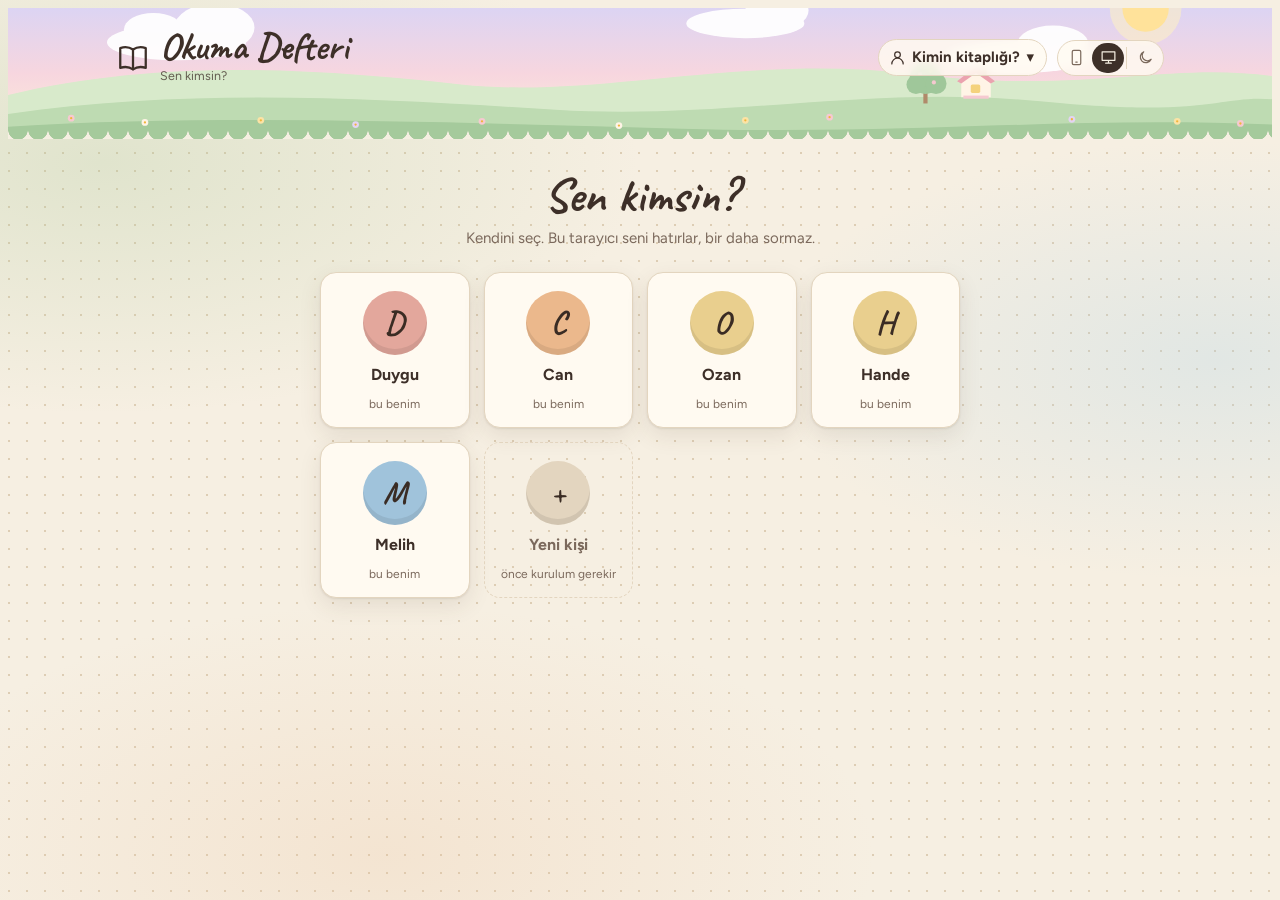
==== beta/index.html @ 25dc6314 "Beta: kod dosyalara bölündü; Sen kimsin ekranı, cozy oda, ev hayvanları Co-Authored-By: Claude Opus " ====
<!doctype html>
<html lang="tr">
<meta charset="utf-8">
<meta name="viewport" content="width=device-width,initial-scale=1,viewport-fit=cover">
<title>Okuma Defteri</title>
<meta name="claude:viewport-fit-sides" content="cover">
<link rel="preconnect" href="https://fonts.googleapis.com">
<link rel="preconnect" href="https://fonts.gstatic.com" crossorigin>
<link rel="stylesheet" href="https://fonts.googleapis.com/css2?family=Caveat:wght@500;700&family=Figtree:wght@400;500;600;700&family=Young+Serif&display=swap">
<link rel="stylesheet" href="css/app.css">
<link rel="stylesheet" href="css/ev.css">
<header class="top"><div class="scene" aria-hidden="true"><svg viewBox="0 0 1200 170" preserveAspectRatio="xMidYMax slice">
  <g class="sun"><circle cx="1080" cy="46" r="34" fill="#FFF3C4" opacity=".55"/><circle cx="1080" cy="46" r="22" fill="#FFE29A"/></g>
  <g class="stars" fill="#FFF6DA"><circle cx="80" cy="30" r="1.4"/><circle cx="210" cy="18" r="1"/><circle cx="330" cy="44" r="1.6"/><circle cx="470" cy="22" r="1.1"/><circle cx="610" cy="40" r="1.3"/><circle cx="760" cy="16" r="1"/><circle cx="880" cy="52" r="1.5"/><circle cx="1010" cy="26" r="1.2"/><circle cx="1130" cy="46" r="1"/><circle cx="540" cy="70" r="1"/><circle cx="1060" cy="80" r="1.3"/><circle cx="1040" cy="40" r="15" fill="#F6E3A8"/><circle cx="1047" cy="35" r="13" fill="var(--sky-1)"/></g>
  <path d="M-10 6 Q150 40 300 8 T610 8 T920 8 T1210 6" fill="none" stroke="#C9A98A" stroke-width="1.2" opacity=".8"/>
  <g opacity=".92"><path d="M40 14l9 18 9-16z" fill="#F6C9D0"/><path d="M110 26l9 18 9-17z" fill="#FBE3A6"/><path d="M180 30l9 18 9-18z" fill="#CFE6C2"/><path d="M250 18l9 18 9-16z" fill="#CFE0F4"/><path d="M350 16l9 18 9-17z" fill="#E3D4F2"/><path d="M420 26l9 18 9-18z" fill="#F6C9D0"/><path d="M490 24l9 18 9-17z" fill="#FBE3A6"/><path d="M560 14l9 18 9-15z" fill="#CFE6C2"/><path d="M660 16l9 18 9-17z" fill="#CFE0F4"/><path d="M730 26l9 18 9-18z" fill="#E3D4F2"/><path d="M800 24l9 18 9-17z" fill="#F6C9D0"/><path d="M870 14l9 18 9-15z" fill="#FBE3A6"/></g>
  <g fill="var(--cloud)" opacity=".95"><ellipse cx="160" cy="78" rx="66" ry="17"/><ellipse cx="196" cy="64" rx="38" ry="23"/><ellipse cx="138" cy="66" rx="28" ry="16"/><ellipse cx="700" cy="60" rx="56" ry="14"/><ellipse cx="730" cy="48" rx="30" ry="18"/><ellipse cx="960" cy="92" rx="70" ry="15"/><ellipse cx="992" cy="80" rx="34" ry="18"/></g>
  <path d="M0 128 C150 92 300 104 430 118 S700 88 860 108 1100 96 1200 110 V170 H0Z" fill="var(--hill-1)"/>
  <path d="M0 146 C180 120 360 132 520 142 S820 118 980 134 1150 128 1200 132 V170 H0Z" fill="var(--hill-2)"/>
  <g transform="translate(905 104)"><path d="M0 26 L0 10 L14 0 L28 10 L28 26Z" fill="#FFF4E6"/><path d="M-4 11 L14 -3 L32 11 L28 13 L14 3 L0 13Z" fill="#EBA3AF"/><rect x="9" y="14" width="9" height="8" rx="1.5" fill="var(--glow)"/><rect x="20" y="-2" width="4" height="8" fill="#C9A98A"/><path d="M2 26h24" stroke="#F6C9D0" stroke-width="3"/></g>
  <g transform="translate(860 96)"><rect x="9" y="22" width="4" height="18" fill="#B08A6A"/><circle cx="11" cy="16" r="15" fill="#9FC79A"/><circle cx="2" cy="22" r="9" fill="#9FC79A"/><circle cx="21" cy="21" r="10" fill="#9FC79A"/><circle cx="6" cy="12" r="2" fill="#F6C9D0"/><circle cx="16" cy="9" r="2" fill="#FBE3A6"/><circle cx="19" cy="20" r="2" fill="#F6C9D0"/></g>
  <path d="M0 158 C200 146 420 154 640 160 S1000 148 1200 156 V170 H0Z" fill="var(--hill-3)"/>
  <g><circle cx="60" cy="150" r="3.2" fill="#F6C9D0"/><circle cx="60" cy="150" r="1.1" fill="#F2B53A"/><circle cx="130" cy="154" r="3.2" fill="#FFF4E6"/><circle cx="130" cy="154" r="1.1" fill="#F2B53A"/><circle cx="240" cy="152" r="3.2" fill="#FBE3A6"/><circle cx="240" cy="152" r="1.1" fill="#F2B53A"/><circle cx="330" cy="156" r="3.2" fill="#E3D4F2"/><circle cx="330" cy="156" r="1.1" fill="#F2B53A"/><circle cx="450" cy="153" r="3.2" fill="#F6C9D0"/><circle cx="450" cy="153" r="1.1" fill="#F2B53A"/><circle cx="580" cy="157" r="3.2" fill="#FFF4E6"/><circle cx="580" cy="157" r="1.1" fill="#F2B53A"/><circle cx="700" cy="152" r="3.2" fill="#FBE3A6"/><circle cx="700" cy="152" r="1.1" fill="#F2B53A"/><circle cx="780" cy="149" r="3.2" fill="#F6C9D0"/><circle cx="780" cy="149" r="1.1" fill="#F2B53A"/><circle cx="1010" cy="151" r="3.2" fill="#E3D4F2"/><circle cx="1010" cy="151" r="1.1" fill="#F2B53A"/><circle cx="1110" cy="153" r="3.2" fill="#FBE3A6"/><circle cx="1110" cy="153" r="1.1" fill="#F2B53A"/><circle cx="1170" cy="155" r="3.2" fill="#F6C9D0"/><circle cx="1170" cy="155" r="1.1" fill="#F2B53A"/></g>
</svg></div><div class="wrap top-in">
  <div class="brand">
    <svg viewBox="0 0 24 24" fill="none" stroke="currentColor" stroke-width="1.6" stroke-linecap="round" stroke-linejoin="round" aria-hidden="true"><path d="M3 5c3-1 6-1 9 1 3-2 6-2 9-1v14c-3-1-6-1-9 1-3-2-6-2-9-1z"/><path d="M12 6v14"/></svg>
    <div><h1>Okuma Defteri</h1><p class="sub" id="sync">Yükleniyor…</p></div>
  </div>
  <div class="top-actions">
    <button class="homebtn" id="homebtn" data-act="go-home" aria-label="Eve dön"><svg viewBox="0 0 24 24" fill="none" stroke="currentColor" stroke-width="2" stroke-linecap="round" stroke-linejoin="round" aria-hidden="true"><path d="M3 11l9-8 9 8M5 10v10h14V10M10 20v-6h4v6"/></svg><span>Ev</span></button>
    <button class="who" id="who" data-act="people" aria-label="Kimin kitaplığı?"></button>
    <div class="viewsel" id="viewsel" role="group" aria-label="Görünüm"></div>
    <div class="yearsel" aria-label="Yıl seç"><button data-act="year" data-d="-1" aria-label="Önceki yıl">‹</button><span id="yr"></span><button data-act="year" data-d="1" aria-label="Sonraki yıl">›</button></div>
    <button class="btn primary" data-act="add" id="btn-add"><svg viewBox="0 0 24 24" fill="none" stroke="currentColor" stroke-width="2.2" stroke-linecap="round"><path d="M12 5v14M5 12h14"/></svg><span class="add-txt">Kitap ekle</span></button>
  </div>
</div></header>
<nav class="tabs" aria-label="Bölümler"><div class="wrap tabs-in" id="tabs"></div></nav>
<main class="wrap" id="view"></main>
<div class="overlay" id="overlay" hidden><div class="sheet" id="sheet" role="dialog" aria-modal="true"></div></div>
<div id="toast" hidden></div>
<script src="js/app.js"></script>
<script src="js/ev.js"></script>
<script src="js/main.js"></script>
---- beta/css/app.css ----
/* Layout: a painted reading nook — a watercolour sky-and-hills header (night sky in dark mode), a dotted journal page, wooden shelves with plants and trinkets between topics, covers and postage stamps. */
:root{
  --paper:#F6EFE2; --sheet:#FFFAF1; --ink:#3D2F28; --ink-2:#7B695C; --line:#E3D5BF; --dot:#DDCDB4;
  --accent:#4E7A58; --accent-ink:#FFFAF1; --accent-soft:#E3ECD8;
  --wood:#BC8A58; --wood-2:#8B5B35; --wood-3:#D4A877; --postmark:#B5533C; --gold:#D6A13F; --on-pastel:#3A2C24;
  --sky-1:#DCD4F3; --sky-mid:#F7D6DF; --sky-2:#FCEBD9; --cloud:#FFFFFF; --hill-1:#D8EACB; --hill-2:#BEDBB2; --hill-3:#A5CA9C; --star-op:0; --sun-op:1; --glow:#F4D27C; --rose-pill:#F6C9D0; --rose-pill-2:#EDB2BC;
  --wash-1:rgba(167,199,150,.28); --wash-2:rgba(166,208,234,.26); --wash-3:rgba(236,190,150,.22);
  --shadow:0 1px 2px rgba(80,55,35,.10),0 8px 22px rgba(80,55,35,.10);
  --f-display:"Young Serif",Georgia,"Times New Roman",serif;
  --f-hand:"Caveat","Segoe Print","Bradley Hand",cursive;
  --f-body:"Figtree",system-ui,-apple-system,"Segoe UI",Roboto,sans-serif;
}
@media (prefers-color-scheme: dark){:root:not([data-theme="light"]){
  --paper:#1A2030; --sheet:#232A3C; --ink:#F2E7D3; --ink-2:#B6AA96; --line:#363E54; --dot:#2D3548;
  --accent:#A9D09C; --accent-ink:#18211C; --accent-soft:#2A3A33;
  --wood:#80583A; --wood-2:#573922; --wood-3:#9A6E48; --postmark:#E58C70; --gold:#EBC56A;
  --sky-1:#25234A; --sky-mid:#3A3266; --sky-2:#5A4772; --cloud:#4B4A7A; --hill-1:#3E5C58; --hill-2:#33504B; --hill-3:#2A443F; --star-op:1; --sun-op:0; --glow:#F6C863; --rose-pill:#6E4A63; --rose-pill-2:#82566F;
  --wash-1:rgba(120,160,130,.10); --wash-2:rgba(110,130,200,.12); --wash-3:rgba(240,190,110,.07);
  --shadow:0 1px 2px rgba(0,0,0,.3),0 8px 24px rgba(0,0,0,.35); color-scheme:dark;
}}
:root[data-theme="dark"]{
  --paper:#1A2030; --sheet:#232A3C; --ink:#F2E7D3; --ink-2:#B6AA96; --line:#363E54; --dot:#2D3548;
  --accent:#A9D09C; --accent-ink:#18211C; --accent-soft:#2A3A33;
  --wood:#80583A; --wood-2:#573922; --wood-3:#9A6E48; --postmark:#E58C70; --gold:#EBC56A;
  --sky-1:#25234A; --sky-mid:#3A3266; --sky-2:#5A4772; --cloud:#4B4A7A; --hill-1:#3E5C58; --hill-2:#33504B; --hill-3:#2A443F; --star-op:1; --sun-op:0; --glow:#F6C863; --rose-pill:#6E4A63; --rose-pill-2:#82566F;
  --wash-1:rgba(120,160,130,.10); --wash-2:rgba(110,130,200,.12); --wash-3:rgba(240,190,110,.07);
  --shadow:0 1px 2px rgba(0,0,0,.3),0 8px 24px rgba(0,0,0,.35); color-scheme:dark;
}
*{box-sizing:border-box}
[hidden]{display:none!important}
body{background:radial-gradient(ellipse 60% 40% at 8% 18%,var(--wash-1),transparent 70%),radial-gradient(ellipse 50% 35% at 95% 40%,var(--wash-2),transparent 70%),radial-gradient(ellipse 55% 40% at 30% 95%,var(--wash-3),transparent 70%),radial-gradient(var(--dot) 1px,transparent 1.3px) 0 0/18px 18px,var(--paper);background-attachment:fixed;color:var(--ink);font-family:var(--f-body);font-size:15px;line-height:1.5}
/* painted header scene */
.top{position:relative;overflow:hidden;background:linear-gradient(to bottom,var(--sky-1),var(--sky-mid) 50%,var(--sky-2) 92%)}
.top::after{content:"";position:absolute;left:0;right:0;bottom:-1px;height:10px;background:radial-gradient(circle at 10px 0,transparent 9.5px,var(--paper) 10px) 0 0/20px 10px repeat-x;z-index:2}
.scene .sun{opacity:var(--sun-op)}
.top #btn-add{background:var(--rose-pill);border-color:var(--rose-pill-2);color:var(--ink)}
.top .who,.top .viewsel,.top .yearsel{background:color-mix(in srgb,var(--sheet) 82%,transparent);backdrop-filter:blur(4px)}
.scene{position:absolute;inset:0;pointer-events:none}
.scene svg{position:absolute;left:0;bottom:0;width:100%;height:100%}
.scene .stars{opacity:var(--star-op)}
.top .wrap{position:relative}
.top-in{padding-block:22px 54px!important}
.brand h1{font-family:var(--f-hand)!important;font-weight:700!important;font-size:2.4rem!important;line-height:.9!important}
.brand svg{color:var(--ink)!important}
.sub{color:var(--ink)!important;opacity:.75}
button,input,select,textarea{font:inherit;color:inherit}
button{cursor:pointer}
:focus-visible{outline:2px solid var(--accent);outline-offset:2px}
.wrap{max-width:1080px;margin:0 auto;padding-left:max(16px,env(safe-area-inset-left,0px));padding-right:max(16px,env(safe-area-inset-right,0px))}
h1,h2,h3{text-wrap:balance;margin:0}

/* header */
.top-in{display:flex;align-items:center;justify-content:space-between;gap:12px;padding-block:18px 10px;flex-wrap:wrap}
.brand{display:flex;align-items:center;gap:10px;min-width:0}
.brand svg{width:34px;height:34px;color:var(--accent);flex:none}
.brand h1{font-family:var(--f-display);font-weight:400;font-size:1.45rem;line-height:1.1}
.sub{margin:2px 0 0;font-size:.78rem;color:var(--ink-2)}
.top-actions{display:flex;align-items:center;gap:10px}
.yearsel{display:flex;align-items:center;background:var(--sheet);border:1px solid var(--line);border-radius:999px;padding:2px}
.yearsel button{border:0;background:none;width:30px;height:30px;border-radius:50%;font-size:1.1rem;color:var(--ink-2)}
.yearsel button:hover{background:var(--accent-soft);color:var(--ink)}
.yearsel span{font-variant-numeric:tabular-nums;font-weight:600;min-width:3.2em;text-align:center}
.btn{border:1px solid var(--line);background:var(--sheet);border-radius:10px;padding:8px 14px;font-weight:600;display:inline-flex;align-items:center;gap:6px;line-height:1.2}
.btn:hover{border-color:var(--ink-2)}
.btn.primary{background:var(--accent);border-color:var(--accent);color:var(--accent-ink)}
.btn.primary:hover{filter:brightness(1.08)}
.btn.ghost{background:transparent}
.btn.danger{color:var(--postmark)}
.btn:disabled{opacity:.55;cursor:default}
.btn svg{width:18px;height:18px}

/* tabs */
.tabs{position:sticky;top:env(safe-area-inset-top,0px);z-index:20;background:color-mix(in srgb,var(--paper) 92%,transparent);backdrop-filter:blur(6px);border-bottom:1px solid var(--line)}
.tabs-in{display:flex;gap:4px;overflow-x:auto;scrollbar-width:none}
.tab{border:0;background:none;padding:10px 12px;display:flex;align-items:center;gap:7px;color:var(--ink-2);font-weight:600;border-bottom:2px solid transparent;white-space:nowrap}
.tab svg{width:19px;height:19px}
.tab[aria-current="page"]{color:var(--ink);border-bottom-color:transparent;background:var(--rose-pill);border-radius:999px}
.tabs-in{padding-block:6px}
.tab{border-radius:999px;padding:7px 14px}
.tab:hover{color:var(--ink)}
main{padding-block:22px 60px}

/* section headings */
.head{display:flex;align-items:flex-end;justify-content:space-between;gap:12px;flex-wrap:wrap;margin-bottom:16px}
.hand{font-family:var(--f-hand);font-weight:700;font-size:2.4rem;line-height:1;color:var(--ink)}
.hand small{font-family:var(--f-body);font-size:.85rem;font-weight:500;color:var(--ink-2);margin-left:8px}
.chips{display:flex;gap:6px;flex-wrap:wrap}
.chip{border:1px solid var(--line);background:var(--sheet);border-radius:999px;padding:5px 12px;font-size:.85rem;font-weight:600;color:var(--ink-2);display:inline-flex;align-items:center;gap:5px}
.chip svg{width:15px;height:15px}
.chip[aria-pressed="true"]{background:var(--ink);color:var(--paper);border-color:var(--ink)}
.banner{background:var(--accent-soft);border:1px dashed var(--accent);border-radius:12px;padding:10px 14px;margin-bottom:18px;display:flex;gap:10px;align-items:center;justify-content:space-between;flex-wrap:wrap;font-size:.9rem}
.banner b{font-weight:700}
.empty{border:1.5px dashed var(--line);border-radius:14px;padding:26px;text-align:center;color:var(--ink-2);background:var(--sheet)}
.muted{color:var(--ink-2)}
.panel{background:var(--sheet);border:1px solid var(--line);border-radius:16px;padding:18px}

/* covers */
.cover{position:relative;aspect-ratio:2/3;width:100%;max-width:100%;border-radius:3px 6px 6px 3px;overflow:hidden;box-shadow:var(--shadow);background:var(--line)}
.cover img{width:100%;height:100%;object-fit:cover;display:block}
.cover.gen{background:linear-gradient(90deg,rgba(0,0,0,.12),transparent 8%),var(--c);color:var(--cink,var(--on-pastel));box-shadow:var(--shadow),inset 0 0 0 1px rgba(60,40,25,.10);display:flex;flex-direction:column;justify-content:space-between;padding:12% 10% 10%;container-type:inline-size}
.cover.gen::before{content:"";position:absolute;left:5%;top:0;bottom:0;width:2px;background:rgba(0,0,0,.08)}
.cv-band{position:absolute;left:0;right:0;top:58%;height:7%;background:rgba(255,255,255,.45)}
.cv-title{font-family:var(--f-display);font-size:clamp(10px,15cqi,22px);line-height:1.1;position:relative;overflow-wrap:anywhere;display:-webkit-box;-webkit-line-clamp:5;-webkit-box-orient:vertical;overflow:hidden}
.cv-author{font-size:clamp(8px,9cqi,13px);font-weight:600;letter-spacing:.04em;text-transform:uppercase;position:relative;opacity:.8}
.stars{--r:0;display:inline-block;letter-spacing:1px;font-size:.95rem;line-height:1;background:linear-gradient(90deg,var(--gold) calc(var(--r) / 5 * 100%),var(--line) 0);-webkit-background-clip:text;background-clip:text;color:transparent}
.month{margin-bottom:26px}
.month-h{display:flex;align-items:baseline;gap:10px;border-bottom:1.5px solid var(--ink);padding-bottom:4px;margin-bottom:14px}
.month-h h3{font-family:var(--f-display);font-weight:400;font-size:1.15rem;text-transform:uppercase;letter-spacing:.08em}
.month-h span{font-family:var(--f-hand);font-size:1.25rem;color:var(--ink-2)}
.cgrid{display:grid;grid-template-columns:repeat(auto-fill,minmax(112px,1fr));gap:18px 14px}
.citem{border:0;background:none;padding:0;text-align:center;display:flex;flex-direction:column;gap:6px;align-items:center;min-width:0}
.citem .cover{transition:transform .15s}
.citem:hover .cover{transform:translateY(-3px) rotate(-1deg)}
.citem .t{font-size:.78rem;color:var(--ink-2);line-height:1.25;max-width:100%;overflow:hidden;text-overflow:ellipsis;white-space:nowrap}
.fmt-dot{display:inline-flex;vertical-align:-3px;color:var(--ink-2)}
.fmt-dot svg{width:15px;height:15px}
.reading-row{display:flex;gap:14px;overflow-x:auto;padding-bottom:6px;margin-bottom:26px}
.reading-row .citem{width:96px;flex:none}
.ribbon{position:absolute;right:12%;top:-2px;width:12px;height:26px;background:var(--postmark);clip-path:polygon(0 0,100% 0,100% 100%,50% 75%,0 100%);z-index:2}

/* shelf */
.legend{display:flex;gap:14px;flex-wrap:wrap;font-size:.85rem;color:var(--ink-2)}
.legend i{display:inline-block;width:12px;height:18px;border-radius:2px;vertical-align:-4px;margin-right:5px}
.shelf{position:relative;display:flex;flex-wrap:wrap;align-items:flex-end;padding:18px 16px 0;border:10px solid var(--wood-2);border-bottom-width:0;border-radius:14px 14px 4px 4px;
  background:repeating-linear-gradient(to bottom,transparent 0 176px,var(--wood-3) 176px 178px,var(--wood) 178px 187px,var(--wood-2) 187px 190px) 0 18px,
  linear-gradient(to bottom,color-mix(in srgb,var(--wood) 22%,var(--paper)),color-mix(in srgb,var(--wood) 12%,var(--paper)));
  box-shadow:var(--shadow),inset 0 10px 18px -12px rgba(60,35,15,.35)}
.ivy{position:absolute;top:-14px;width:130px;height:170px;pointer-events:none;z-index:3}
.ivy-l{left:-14px}.ivy-r{right:-14px;transform:scaleX(-1)}
.slot{height:190px;padding-bottom:14px;display:flex;align-items:flex-end;position:relative;z-index:1}
.spine{border:0;padding:8px 0;margin-right:2px;border-radius:3px 3px 1px 1px;display:flex;align-items:center;justify-content:center;position:relative;transition:transform .15s;color:var(--cink,var(--on-pastel));
  background:linear-gradient(to top,transparent 12px,rgba(70,45,25,.28) 12px 14px,transparent 14px),linear-gradient(90deg,rgba(60,35,20,.16),rgba(255,255,255,.18) 18%,transparent 42%,transparent 76%,rgba(60,35,20,.16)),var(--c);
  box-shadow:0 1px 0 rgba(60,35,20,.2)}
.spine:hover{transform:translateY(-6px)}
.spine .st{writing-mode:vertical-rl;transform:rotate(180deg);font-family:var(--f-hand);font-weight:700;font-size:16px;line-height:1;max-height:100%;overflow:hidden;text-overflow:ellipsis;white-space:nowrap}
.spine::after{content:"";position:absolute;left:3px;right:3px;top:9px;height:2px;background:rgba(0,0,0,.14);border-radius:1px}
.spine.unread{background:var(--sheet);color:var(--ink-2);box-shadow:inset 0 0 0 1.5px var(--ink-2)}
.spine.unread::after{background:var(--line)}
.spine.reading::before{content:"";position:absolute;bottom:-8px;left:50%;width:6px;height:16px;margin-left:-3px;background:var(--postmark);clip-path:polygon(0 0,100% 0,100% 100%,50% 70%,0 100%)}
.bookend{display:flex;flex-direction:column;align-items:center;justify-content:space-between;width:84px;height:100%;margin:0 8px;padding-top:6px}
.slot:first-child .bookend{margin-left:0}
.tag{position:relative;font-family:var(--f-hand);font-weight:700;font-size:1.08rem;line-height:1;text-align:center;color:var(--ink);background:var(--sheet);padding:6px 8px 5px;border-radius:3px 3px 10px 10px;box-shadow:var(--shadow);transform:rotate(-4deg);max-width:84px;overflow-wrap:anywhere;border:1px solid var(--line)}
.tag::before{content:"";position:absolute;left:50%;top:-6px;width:7px;height:7px;margin-left:-3.5px;border-radius:50%;background:var(--wood-2);box-shadow:0 0 0 2px var(--sheet)}
.bookend .dec{width:62px;height:82px;flex:none}
.shelf-stats{display:flex;gap:18px;flex-wrap:wrap;margin:14px 0 4px;font-size:.88rem;color:var(--ink-2)}
.shelf-stats b{color:var(--ink);font-variant-numeric:tabular-nums}

/* reviews */
.rgrid{display:grid;grid-template-columns:repeat(auto-fill,minmax(min(100%,430px),1fr));gap:16px}
.rcard{background:var(--sheet);border:1px solid var(--line);border-radius:14px;padding:16px;display:grid;grid-template-columns:96px 1fr;gap:16px;text-align:left;width:100%;min-width:0}
.rcard:hover{border-color:var(--ink-2)}
.rlabel{display:inline-block;background:var(--ink);color:var(--paper);font-size:.68rem;letter-spacing:.14em;font-weight:700;padding:3px 8px;border-radius:3px;margin-bottom:8px}
.rcard h3{font-family:var(--f-display);font-weight:400;font-size:1.08rem;line-height:1.2}
.rmeta{font-size:.82rem;color:var(--ink-2);margin:3px 0 6px;display:flex;gap:6px 12px;flex-wrap:wrap;align-items:center}
.rtext{font-family:var(--f-hand);font-size:1.3rem;line-height:1.2;margin:8px 0 0;overflow-wrap:anywhere;border-top:1px dashed var(--line);padding-top:8px}
.rtext.none{color:var(--ink-2);font-size:1.1rem}

/* TBR */
.tbr-add{display:flex;gap:8px;margin-bottom:18px}
.tbr-add input{flex:1;min-width:0}
.tlist{list-style:none;margin:0;padding:0;display:grid;gap:4px}
.trow{display:flex;align-items:center;gap:10px;background:color-mix(in srgb,var(--c) 55%,var(--sheet));border-radius:4px;padding:6px 8px 6px 10px;min-width:0}
.trow .chk{width:22px;height:22px;border-radius:50%;border:2px solid var(--ink);background:var(--sheet);flex:none;padding:0}
.trow .chk:hover{background:var(--gold)}
.trow .tt{flex:1;min-width:0;border:0;background:none;text-align:left;padding:2px 0;font-family:var(--f-hand);font-size:1.35rem;line-height:1.1;color:var(--ink)}
.trow .tt small{font-family:var(--f-body);font-size:.75rem;color:var(--ink-2);margin-left:6px}
.trow .mini{border:1px solid color-mix(in srgb,var(--ink) 25%,transparent);background:var(--sheet);border-radius:999px;font-size:.75rem;font-weight:600;padding:3px 9px;white-space:nowrap}
.tsec{margin-top:28px}
.tsec h3{font-family:var(--f-display);font-weight:400;font-size:1.1rem;margin-bottom:10px}

/* challenge + stamps */
.ch{display:grid;grid-template-columns:minmax(0,1.3fr) minmax(0,1fr);gap:16px;margin-bottom:26px}
.goal-num{font-family:var(--f-display);font-size:2.8rem;line-height:1}
.goal-num small{font-size:1.1rem;color:var(--ink-2)}
.bar{height:14px;border-radius:999px;background:var(--accent-soft);border:1px solid var(--line);overflow:hidden;margin:12px 0 8px}
.bar i{display:block;height:100%;background:repeating-linear-gradient(-45deg,var(--accent) 0 8px,color-mix(in srgb,var(--accent) 80%,var(--sheet)) 8px 16px);border-radius:999px}
.pace{font-weight:600}
.pace.ok{color:#2E8B57}.pace.behind{color:var(--postmark)}
.goal-edit{display:flex;align-items:center;gap:8px;margin-top:10px;font-size:.88rem;color:var(--ink-2)}
.goal-edit input{width:72px}
.stats{display:grid;grid-template-columns:1fr 1fr;gap:12px}
.stat .k{font-size:.72rem;letter-spacing:.1em;text-transform:uppercase;color:var(--ink-2);font-weight:700}
.stat .v{font-family:var(--f-display);font-size:1.5rem;font-variant-numeric:tabular-nums;line-height:1.2}
.fmts{display:flex;gap:12px;font-variant-numeric:tabular-nums}
.fmts span{display:inline-flex;align-items:center;gap:4px;font-weight:600}
.fmts svg{width:17px;height:17px;color:var(--ink-2)}
.sgrid{display:grid;grid-template-columns:repeat(auto-fill,minmax(118px,1fr));gap:14px}
.stamp{--c:#E8A5B0;position:relative;padding:6px;background:var(--sheet);border:0;text-align:center;
  -webkit-mask:radial-gradient(circle 3.2px,#0000 96%,#000) -4px -4px/8px 8px round,linear-gradient(#000 0 0) content-box;
  mask:radial-gradient(circle 3.2px,#0000 96%,#000) -4px -4px/8px 8px round,linear-gradient(#000 0 0) content-box;
  filter:drop-shadow(0 1px 1px rgba(0,0,0,.12))}
.stamp-in{background:var(--c);color:var(--on-pastel);height:100%;min-height:150px;padding:12px 8px 10px;display:flex;flex-direction:column;align-items:center;gap:4px;outline:1.5px solid rgba(31,36,51,.35);outline-offset:-5px}
.stamp-in svg{width:38px;height:38px;margin:4px 0 2px}
.stamp .nm{font-family:var(--f-display);font-size:.92rem;line-height:1.1}
.stamp .ds{font-size:.7rem;line-height:1.25;opacity:.85}
.stamp .pr{font-size:.7rem;font-weight:700;margin-top:auto;font-variant-numeric:tabular-nums}
.stamp.locked .stamp-in{background:var(--paper);color:var(--ink-2);outline-color:var(--line)}
.stamp.locked svg{opacity:.45}
.pm{position:absolute;right:2px;top:4px;width:54px;height:54px;border:2px solid var(--postmark);border-radius:50%;color:var(--postmark);font-size:.55rem;font-weight:700;letter-spacing:.06em;display:flex;align-items:center;justify-content:center;text-align:center;line-height:1.1;transform:rotate(-16deg);opacity:.85;background:repeating-linear-gradient(0deg,transparent 0 7px,color-mix(in srgb,var(--postmark) 25%,transparent) 7px 8px)}
.mstamp .stamp-in{min-height:118px}
.mstamp .mn{font-family:var(--f-hand);font-weight:700;font-size:1.9rem;line-height:1;margin-top:8px}
.sec-h{display:flex;align-items:baseline;justify-content:space-between;gap:10px;margin:8px 0 14px}
.sec-h h3{font-family:var(--f-display);font-weight:400;font-size:1.2rem}
.sec-h span{font-size:.85rem;color:var(--ink-2);font-variant-numeric:tabular-nums}

/* bingo */
.bingo-wrap{max-width:620px}
.bgrid{display:grid;grid-template-columns:repeat(5,minmax(0,1fr));border:2px solid var(--ink);background:var(--sheet)}
.bcell{aspect-ratio:1;border:0;border-right:1px solid var(--ink);border-bottom:1px solid var(--ink);background:none;padding:4px;display:flex;flex-direction:column;align-items:center;justify-content:center;gap:2px;font-family:var(--f-hand);font-size:clamp(.82rem,2.6vw,1.12rem);line-height:1.05;text-transform:uppercase;position:relative;overflow:hidden;min-width:0}
.bcell:nth-child(5n){border-right:0}
.bcell:nth-child(n+21){border-bottom:0}
.bcell:hover{background:var(--accent-soft)}
.bcell.done{background:color-mix(in srgb,var(--c) 38%,var(--sheet));color:var(--ink)}
.bcell.free{background:var(--ink);color:var(--paper);font-size:clamp(1rem,3.4vw,1.5rem)}
.bcell .bk{font-family:var(--f-body);text-transform:none;font-size:clamp(.55rem,1.6vw,.7rem);font-weight:600;opacity:.8;max-width:100%;overflow:hidden;text-overflow:ellipsis;white-space:nowrap}
.bcell.line::after{content:"";position:absolute;inset:3px;border:2px solid var(--postmark);border-radius:50%;opacity:.55;transform:rotate(-8deg)}
.bingo-title{font-family:var(--f-hand);font-weight:700;font-size:3rem;line-height:1;text-align:center;margin-bottom:10px}
.bingo-title span{color:var(--postmark)}
.bstat{display:flex;justify-content:space-between;gap:10px;flex-wrap:wrap;margin:12px 0 0;font-size:.9rem;color:var(--ink-2)}

/* sheet (editor) */
.overlay{position:fixed;inset:0;background:rgba(15,18,28,.45);z-index:50;display:flex;align-items:center;justify-content:center;padding:max(16px,env(safe-area-inset-top,0px)) max(16px,env(safe-area-inset-right,0px)) max(16px,env(safe-area-inset-bottom,0px)) max(16px,env(safe-area-inset-left,0px))}
.sheet{background:var(--sheet);border-radius:18px;width:min(680px,100%);max-height:100%;overflow:auto;box-shadow:0 20px 60px rgba(0,0,0,.3)}
.sheet-h{display:flex;justify-content:space-between;align-items:center;padding:16px 18px 6px;position:sticky;top:0;background:var(--sheet);z-index:2}
.sheet-h h2{font-family:var(--f-hand);font-size:2rem;font-weight:700;line-height:1}
.x{border:0;background:var(--accent-soft);width:34px;height:34px;border-radius:50%;font-size:1.2rem}
.sheet-b{padding:8px 18px 18px;display:grid;gap:14px}
.ed-top{display:grid;grid-template-columns:120px minmax(0,1fr);gap:16px;align-items:start}
.ed-cover{display:grid;gap:8px}
.swatches{display:flex;flex-wrap:wrap;gap:5px}
.sw{width:20px;height:20px;border-radius:50%;border:2px solid transparent;background:var(--c);padding:0}
.sw[aria-pressed="true"]{border-color:var(--ink)}
.field{display:grid;gap:4px;min-width:0}
.field label,.lbl{font-size:.72rem;letter-spacing:.08em;text-transform:uppercase;font-weight:700;color:var(--ink-2)}
input[type=text],input[type=number],input[type=date],textarea,select{width:100%;border:1px solid var(--line);background:var(--paper);border-radius:9px;padding:8px 10px;min-width:0}
textarea{resize:vertical;min-height:80px}
#f-review{font-family:var(--f-hand);font-size:1.3rem;line-height:1.2}
.row{display:grid;grid-template-columns:repeat(auto-fit,minmax(120px,1fr));gap:10px}
.title-row{display:flex;gap:8px}
.title-row input{flex:1}
.seg{display:flex;gap:6px;flex-wrap:wrap}
.seg button{border:1px solid var(--line);background:var(--paper);border-radius:10px;padding:8px 12px;font-weight:600;display:flex;align-items:center;gap:6px;color:var(--ink-2)}
.seg button svg{width:20px;height:20px}
.seg button[aria-pressed="true"]{background:var(--ink);color:var(--paper);border-color:var(--ink)}
.rate{display:flex;align-items:center;gap:8px}
.rate .rb{position:relative;display:inline-flex}
.rate .rb .stars{font-size:1.9rem;letter-spacing:3px}
.rate .rb button{position:absolute;top:0;bottom:0;width:20%;border:0;background:none;padding:0}
.rate output{font-weight:700;font-variant-numeric:tabular-nums;color:var(--ink-2)}
.toggle{display:flex;align-items:center;gap:8px;font-weight:600}
.toggle input{width:18px;height:18px;accent-color:var(--accent)}
.note{font-size:.8rem;color:var(--ink-2)}
.ed-foot{display:flex;justify-content:space-between;gap:10px;flex-wrap:wrap;border-top:1px solid var(--line);padding-top:14px}
.busy{display:flex;align-items:center;gap:8px;font-size:.85rem;color:var(--accent);font-weight:600}
.spin{width:14px;height:14px;border:2px solid currentColor;border-right-color:transparent;border-radius:50%;animation:sp 0.8s linear infinite}
@keyframes sp{to{transform:rotate(360deg)}}
.pick{display:grid;gap:6px;max-height:260px;overflow:auto}
.pick button{text-align:left;border:1px solid var(--line);background:var(--paper);border-radius:9px;padding:8px 10px}
.pick button[aria-pressed="true"]{border-color:var(--accent);background:var(--accent-soft);font-weight:600}
.about{font-size:.88rem;color:var(--ink-2);background:var(--paper);border-radius:9px;padding:8px 10px}

#toast{position:fixed;left:50%;bottom:calc(20px + env(safe-area-inset-bottom,0px));transform:translateX(-50%);background:var(--ink);color:var(--paper);padding:10px 16px;border-radius:10px;font-weight:600;font-size:.9rem;z-index:60;max-width:calc(100% - 32px);box-shadow:var(--shadow)}
.foot{font-size:.78rem;color:var(--ink-2);text-align:center;margin-top:40px}
.foot a{color:inherit}
.linkbtn{border:0;background:none;padding:0;color:var(--accent);font-weight:600;text-decoration:underline;font-size:inherit}
/* real cover image over the painted one */
.cv-img{position:absolute;inset:0;width:100%;height:100%;object-fit:cover;z-index:1}
.cover .ribbon{z-index:2}
/* whose library */
.who{display:flex;align-items:center;gap:6px;border:1px solid var(--line);background:var(--sheet);border-radius:999px;padding:6px 12px 6px 10px;font-weight:700;max-width:180px}
.who span:nth-child(2){overflow:hidden;text-overflow:ellipsis;white-space:nowrap}
.who svg{width:17px;height:17px;flex:none}
.picker{max-width:640px;margin:10px auto 0;text-align:center}
.picker h2{font-family:var(--f-hand);font-weight:700;font-size:3rem;line-height:1}
.picker p{color:var(--ink-2);margin:8px 0 22px}
.people{display:grid;grid-template-columns:repeat(auto-fill,minmax(140px,1fr));gap:14px}
.pcard{border:1px solid var(--line);background:var(--sheet);border-radius:16px;padding:18px 12px 14px;display:flex;flex-direction:column;align-items:center;gap:8px;box-shadow:var(--shadow);position:relative}
.pcard:hover{transform:translateY(-2px)}
.pcard .av{width:64px;height:64px;border-radius:50%;background:var(--c);display:flex;align-items:center;justify-content:center;font-family:var(--f-hand);font-weight:700;font-size:2rem;color:var(--on-pastel);box-shadow:inset 0 -6px 0 rgba(0,0,0,.08)}
.pcard b{font-size:1rem}
.pcard small{color:var(--ink-2);font-size:.75rem}
.pcard.me::after{content:"ben";position:absolute;top:8px;right:10px;font-size:.66rem;font-weight:700;letter-spacing:.08em;text-transform:uppercase;color:var(--accent)}
.pcard.add{border-style:dashed;background:transparent;box-shadow:none;justify-content:center;color:var(--ink-2)}
.newp{display:flex;gap:8px;margin-top:16px}
.newp input{flex:1;min-width:0}
.setup-code{font-family:ui-monospace,Consolas,monospace;font-size:.78rem;word-break:break-all;background:var(--paper);border:1px dashed var(--line);border-radius:8px;padding:8px 10px}
.steps{margin:0;padding-left:20px;display:grid;gap:4px;font-size:.88rem;color:var(--ink-2)}
.results{display:grid;gap:6px;max-height:300px;overflow:auto}
.res{display:grid;grid-template-columns:40px 1fr;gap:10px;align-items:center;text-align:left;border:1px solid var(--line);background:var(--paper);border-radius:10px;padding:6px 8px}
.res img,.res i{width:40px;height:58px;object-fit:cover;border-radius:2px;background:var(--line);display:block}
.res b{display:block;font-size:.9rem;line-height:1.2}
.res span{font-size:.78rem;color:var(--ink-2)}

/* ---- journal trimmings shared by every page ---- */
.ls{display:none}
.hand::before{content:"";display:inline-block;width:30px;height:30px;margin-right:6px;vertical-align:-3px;background:url("data:image/svg+xml,%3Csvg xmlns='http://www.w3.org/2000/svg' viewBox='0 0 30 30'%3E%3Cpath d='M4 27C10 20 16 12 26 4' fill='none' stroke='%235F8A57' stroke-width='1.6' stroke-linecap='round'/%3E%3Cg fill='%238DB97A'%3E%3Cellipse cx='9' cy='19' rx='2.6' ry='5.2' transform='rotate(-50 9 19)'/%3E%3Cellipse cx='14.5' cy='13.5' rx='2.6' ry='5.2' transform='rotate(40 14.5 13.5)'/%3E%3Cellipse cx='19' cy='10' rx='2.3' ry='4.6' transform='rotate(-50 19 10)'/%3E%3Cellipse cx='23.5' cy='5.5' rx='2' ry='4' transform='rotate(40 23.5 5.5)'/%3E%3C/g%3E%3Ccircle cx='6.5' cy='23.5' r='1.8' fill='%23E3A79C'/%3E%3C/svg%3E") center/contain no-repeat}
.taped{position:relative}
.taped::before{content:"";position:absolute;top:-10px;left:50%;width:88px;height:21px;margin-left:-44px;z-index:3;pointer-events:none;transform:rotate(-3deg);
  background:repeating-linear-gradient(45deg,color-mix(in srgb,var(--tape,#A6C29A) 80%,transparent) 0 6px,color-mix(in srgb,var(--tape,#A6C29A) 58%,transparent) 6px 12px);
  -webkit-mask:linear-gradient(90deg,transparent 0 2px,#000 2px calc(100% - 2px),transparent 0);mask:linear-gradient(90deg,transparent 0 2px,#000 2px calc(100% - 2px),transparent 0);opacity:.9}
.empty .dec{display:block;width:50px;height:68px;margin:0 auto 4px}
.panel{box-shadow:var(--shadow)}
/* covers stand on a wooden ledge */
.month-h{align-items:flex-end;border-bottom:1.5px dashed var(--line)}
.month-h h3{font-family:var(--f-hand);font-weight:700;font-size:2rem;text-transform:none;letter-spacing:0;line-height:1}
.month-h .dec{width:34px;height:46px;margin-left:auto;flex:none}
.cgrid.ledge{column-gap:0;row-gap:24px}
.ledge .citem{padding:0 8px 14px;background:linear-gradient(to top,var(--wood-2) 0 3px,var(--wood) 3px 10px,var(--wood-3) 10px 12px,transparent 12px)}
.ledge .citem>span:last-child{background:var(--sheet);border-radius:999px;padding:1px 8px 2px;box-shadow:0 1px 2px rgba(60,40,25,.15)}
/* review notes: ruled paper held by washi tape */
.rcard{border-radius:4px;margin-top:10px;box-shadow:var(--shadow);background:repeating-linear-gradient(to bottom,transparent 0 27px,color-mix(in srgb,var(--accent) 13%,transparent) 27px 28px),var(--sheet)}
.rgrid .rcard:nth-child(odd){transform:rotate(-.5deg)}.rgrid .rcard:nth-child(even){transform:rotate(.45deg)}
.rgrid .rcard:hover{transform:rotate(0) translateY(-2px)}
/* to-read lists as ring-bound notebook pages */
.nb-pages{display:grid;grid-template-columns:repeat(auto-fit,minmax(min(100%,420px),1fr));gap:22px;align-items:start}
.notebook{position:relative;background:var(--sheet);border:1px solid var(--line);border-radius:6px 16px 16px 6px;padding:18px 16px 20px 44px;box-shadow:var(--shadow);min-width:0}
.notebook::before{content:"";position:absolute;left:12px;top:16px;bottom:16px;width:16px;background:radial-gradient(circle at 8px 8px,var(--paper) 4.5px,var(--line) 5px,transparent 6px) 0 0/16px 30px}
.nb-top{display:flex;align-items:flex-end;justify-content:space-between;gap:10px;margin-bottom:12px;flex-wrap:wrap}
.nb-title{font-family:var(--f-hand);font-weight:700;font-size:1.9rem;line-height:1}
.nb-title small{display:block;font-family:var(--f-body);font-weight:500;font-size:.78rem;color:var(--ink-2);margin-top:4px}
.nb-illu{width:170px;max-width:55%;height:auto}
/* goal, stamp album, bingo */
.goal-panel .dec{position:absolute;right:14px;bottom:10px;width:44px;height:60px}
.album{background:var(--sheet);border:1px solid var(--line);border-radius:14px;padding:18px;margin-bottom:28px;box-shadow:var(--shadow);
  background-image:linear-gradient(var(--line) 1px,transparent 1px),linear-gradient(90deg,var(--line) 1px,transparent 1px);background-size:24px 24px;background-position:-1px -1px}
.album .sec-h{margin-top:0}
.bingo-wrap{position:relative;background:var(--sheet);border:1px solid var(--line);border-radius:8px;padding:26px 18px 18px;box-shadow:var(--shadow)}
.bingo-wrap .dec{position:absolute;top:10px;width:40px;height:54px}
.bingo-wrap .dec:nth-of-type(1){left:14px}.bingo-wrap .dec:nth-of-type(2){right:14px}
/* yearly stats */
.st-hero{display:flex;align-items:center;justify-content:space-between;gap:18px;flex-wrap:wrap;margin-bottom:22px}
.st-title{font-family:var(--f-display);font-size:clamp(2rem,6.5vw,3.4rem);line-height:1.02;letter-spacing:.04em;color:transparent;-webkit-text-stroke:1.4px var(--ink);text-shadow:3px 3px 0 color-mix(in srgb,var(--wood-3) 40%,transparent)}
.sticky{display:flex;gap:22px;padding:16px 20px 14px;background:color-mix(in srgb,#E3A79C 42%,var(--sheet));border-radius:4px;transform:rotate(-2deg);box-shadow:var(--shadow)}
.sticky b{display:block;font-family:var(--f-display);font-size:2rem;line-height:1;font-weight:400;font-variant-numeric:tabular-nums}
.sticky span{font-family:var(--f-hand);font-size:1.15rem;color:var(--ink-2)}
.tiles{display:grid;grid-template-columns:repeat(auto-fit,minmax(150px,1fr));gap:12px;margin-bottom:24px}
.tile{background:var(--sheet);border:1px solid var(--line);border-radius:12px;padding:12px 14px;box-shadow:var(--shadow)}
.tile .k{font-size:.7rem;letter-spacing:.1em;text-transform:uppercase;font-weight:700;color:var(--ink-2)}
.tile .v{font-family:var(--f-display);font-size:1.45rem;line-height:1.25;font-variant-numeric:tabular-nums}
.tile .n{font-size:.75rem;color:var(--ink-2)}
.st-grid{display:grid;grid-template-columns:repeat(auto-fit,minmax(min(100%,340px),1fr));gap:24px;margin-bottom:24px;align-items:start}
.st-h{font-family:var(--f-hand);font-weight:700;font-size:1.7rem;line-height:1;margin-bottom:10px}
.pie-wrap{display:flex;align-items:center;gap:18px;flex-wrap:wrap}
.pie{width:170px;height:170px;flex:none}
.pie path{stroke:var(--sheet);stroke-width:2;stroke-linejoin:round}
.pie text{fill:#FFFFFF;font-weight:700;font-size:13px;font-family:var(--f-body)}
.lg{list-style:none;margin:0;padding:0;display:grid;gap:5px;min-width:0;flex:1}
.lg li{display:flex;align-items:center;gap:8px;font-size:.9rem}
.lg li span{flex:1;min-width:0}
.lg i,.avg-row i{width:12px;height:12px;border-radius:3px;flex:none;display:inline-block}
.lg b{font-variant-numeric:tabular-nums}
.avgbox{border:1.5px solid var(--ink);border-radius:20px;padding:10px 16px;display:grid;grid-template-columns:repeat(auto-fit,minmax(150px,1fr));gap:4px 20px}
.avg-row{display:flex;align-items:baseline;justify-content:space-between;gap:8px}
.avg-row span{font-family:var(--f-hand);font-size:1.2rem;display:flex;align-items:center;gap:6px;min-width:0}
.avg-row b{font-family:var(--f-display);font-weight:400;font-size:1.5rem;font-variant-numeric:tabular-nums}
.units{display:flex;align-items:flex-end;justify-content:space-around;gap:6px;padding:6px 4px 0}
.ucol{display:flex;flex-direction:column;align-items:center;gap:4px;flex:1;min-width:0}
.ustack{display:flex;flex-direction:column-reverse;gap:2px}
.urow{display:flex;gap:2px}
.sq{width:14px;height:14px;border-radius:3px;border:0;padding:0;display:block}
.sq:hover,.sq:focus-visible{transform:scale(1.35);box-shadow:0 0 0 2px var(--sheet),0 0 0 3.5px var(--ink)}
.ucount{font-size:.78rem;font-weight:700;color:var(--ink-2);font-variant-numeric:tabular-nums;min-height:1.1em}
.ulab{align-self:stretch;text-align:center;border-top:1.5px solid var(--ink);padding-top:3px;font-family:var(--f-hand);font-weight:700;font-size:1.35rem;line-height:1}
.ulab.sm{font-size:1rem}
.units.months .sq{width:12px;height:12px}
.favs ol{margin:0;padding:0;list-style:none;display:grid;grid-template-columns:repeat(auto-fit,minmax(220px,1fr));gap:6px 22px}
.favs li{display:flex;justify-content:space-between;gap:8px;border-bottom:1px dashed var(--line);padding:4px 0;font-family:var(--f-hand);font-size:1.3rem}
.favs li b{font-family:var(--f-body);font-size:.85rem;color:var(--ink-2);font-weight:600}

/* ---- update: genres, to-read flow, stats, stamps, bingo, theme ---- */
.vs-sep{width:1px;background:var(--line);margin:4px 2px}
.undo{border:0;background:none;color:var(--gold);font-weight:700;text-decoration:underline;margin-left:8px;padding:0}
.gchips{display:flex;flex-wrap:wrap;gap:5px;max-height:132px;overflow:auto;padding:2px}
.gchip{border:1px solid var(--line);background:var(--paper);border-radius:999px;padding:4px 10px;font-size:.8rem;font-weight:600;color:var(--ink-2)}
.gchip[aria-pressed="true"]{background:var(--accent);border-color:var(--accent);color:var(--accent-ink)}
.bopts{max-height:180px}
.bookend.slim{width:56px}
.bk-end{width:12px;height:70px;background:linear-gradient(90deg,var(--wood-2),var(--wood));border-radius:3px 6px 0 0;box-shadow:inset -2px 0 0 rgba(0,0,0,.12)}
/* to-read: tick to move along */
.nb-hint{display:flex;align-items:center;gap:6px;font-size:.78rem;color:var(--ink-2);margin:0 0 8px}
.nb-hint svg{width:14px;height:14px;color:var(--accent)}
.trow .chk{display:flex;align-items:center;justify-content:center;color:transparent;transition:background .2s,color .2s}
.trow .chk svg{width:14px;height:14px}
.trow .chk:hover{background:var(--accent-soft);color:var(--accent)}
.trow.ticked .chk{background:var(--accent);border-color:var(--accent);color:var(--accent-ink)}
.trow.ticked{transition:opacity .3s,transform .3s;opacity:.4;transform:translateX(12px)}
/* stats: pages per month */
.pchart{position:relative;padding:18px 0 0 34px}
.pgrid{position:absolute;left:34px;right:0;border-top:1px dashed var(--line);margin-bottom:22px}
.pgrid em{position:absolute;left:-34px;top:-.7em;width:30px;text-align:right;font-style:normal;font-size:.62rem;color:var(--ink-2);font-variant-numeric:tabular-nums}
.pbars{position:relative;display:flex;align-items:flex-end;gap:4px;height:calc(var(--h) + 22px)}
.pcol{flex:1;min-width:0;display:flex;flex-direction:column;align-items:center;justify-content:flex-end;height:100%}
.pcol i{display:block;width:72%;max-width:26px;border-radius:5px 5px 1px 1px;background:linear-gradient(to top,var(--accent),color-mix(in srgb,var(--accent) 55%,var(--sheet)));min-height:0}
.pval{font-size:.6rem;font-weight:700;color:var(--ink-2);font-variant-numeric:tabular-nums;white-space:nowrap;min-height:1em;margin-bottom:2px}
.plab{font-family:var(--f-hand);font-weight:700;font-size:.95rem;line-height:1;height:22px;padding-top:4px;border-top:1.5px solid var(--ink);align-self:stretch;text-align:center}
/* stamps: smaller album, tiers, seasonal months */
.sgrid{grid-template-columns:repeat(auto-fill,minmax(98px,1fr));gap:12px}
.stamp-in{min-height:124px;padding:10px 6px 8px;gap:3px;position:relative}
.stamp-in>svg{width:28px;height:28px;margin:2px 0 0}
.stamp .nm{font-size:.8rem}
.stamp .ds{font-size:.62rem}
.stamp .pr{font-size:.64rem}
.stamp .prog{display:block;width:70%;height:4px;border-radius:2px;background:var(--line);overflow:hidden;margin-top:2px}
.stamp .prog i{display:block;height:100%;background:var(--accent)}
.stamp.t1 .stamp-in{outline-color:#B9825A}.stamp.t2 .stamp-in{outline-color:#8E99A6}.stamp.t3 .stamp-in{outline-color:#C9952B;outline-width:2px}
.stamp .tier{position:absolute;top:6px;left:6px;width:8px;height:8px;border-radius:50%}
.t1 .tier,.tdot.t1{background:#B9825A}.t2 .tier,.tdot.t2{background:#8E99A6}.t3 .tier,.tdot.t3{background:#C9952B}
.tdot{display:inline-block;width:8px;height:8px;border-radius:50%;margin:0 3px 0 8px;vertical-align:0}
.pm{width:44px;height:44px;font-size:.5rem;right:0;top:2px}
.mstamp .stamp-in{min-height:104px;justify-content:center}
.mstamp .mart{width:36px;height:36px}
.mstamp .mn{font-size:1.35rem;margin-top:2px}
.stamp.locked .mart{filter:grayscale(1);opacity:.35}
.stamp.new{animation:stampin .7s cubic-bezier(.2,1.6,.4,1) both}
@keyframes stampin{0%{transform:scale(1.6) rotate(-10deg);opacity:0}100%{transform:none;opacity:1}}
/* goal plant */
.goal-panel{display:grid;grid-template-columns:110px 1fr;gap:14px;align-items:end}
.plant{width:110px;height:146px;display:block}
.plant .stem{stroke-dasharray:100;stroke-dashoffset:var(--off);animation:grow 1.4s ease-out both}
.plant .leaf{transform-box:fill-box;transform-origin:center bottom;animation:pop .45s ease-out both;animation-delay:var(--d)}
.plant .flower{transform-box:fill-box;transform-origin:center;animation:bloom .9s 1.4s cubic-bezier(.2,1.5,.4,1) both}
@keyframes grow{from{stroke-dashoffset:100}to{stroke-dashoffset:var(--off)}}
@keyframes pop{from{opacity:0;scale:.2}to{opacity:1;scale:1}}
@keyframes bloom{from{opacity:0;transform:scale(.2) rotate(-40deg)}to{opacity:1;transform:none}}
/* bingo */
.bgrid{grid-template-columns:repeat(var(--n,5),minmax(0,1fr));border-radius:4px;overflow:hidden;background:radial-gradient(var(--dot) .8px,transparent 1px) 0 0/10px 10px,var(--sheet)}
.bcell{hyphens:auto;-webkit-hyphens:auto;overflow-wrap:anywhere;text-wrap:balance;gap:4px}
.bcell:nth-child(5n){border-right:1px solid var(--ink)}
.bcell:nth-child(n+21){border-bottom:1px solid var(--ink)}
.bgrid[data-n="3"] .bcell:nth-child(3n),.bgrid[data-n="4"] .bcell:nth-child(4n),.bgrid[data-n="5"] .bcell:nth-child(5n){border-right:0}
.bgrid[data-n="3"] .bcell:nth-child(n+7),.bgrid[data-n="4"] .bcell:nth-child(n+13),.bgrid[data-n="5"] .bcell:nth-child(n+21){border-bottom:0}
.bgrid[data-n="3"] .bcell{font-size:clamp(1.05rem,4.4vw,1.6rem)}
.bgrid[data-n="4"] .bcell{font-size:clamp(.9rem,3.4vw,1.3rem)}
.bgrid[data-n="5"] .bcell{font-size:clamp(.72rem,2.6vw,1.1rem)}
.bcell .bp{display:block;max-width:100%}
.bcell .bk{display:flex;align-items:center;gap:3px;justify-content:center}
.bcell .bk i{display:inline-block;width:5px;height:12px;border-radius:1px;background:var(--c);box-shadow:inset 0 0 0 1px rgba(0,0,0,.15);flex:none}
.bcell.done{background:color-mix(in srgb,var(--c) 32%,var(--sheet))}
.bchk{position:absolute;top:4px;right:4px;width:16px;height:16px;fill:none;stroke:var(--accent);stroke-width:3;stroke-linecap:round;stroke-linejoin:round}
.bchk path:first-child{display:none}
.bcell.free{display:flex;align-items:center;justify-content:center;background:var(--ink);color:var(--paper)}
.bcell.line{background-image:linear-gradient(transparent 40%,color-mix(in srgb,var(--gold) 35%,transparent) 40% 70%,transparent 70%)}
.bcell.line::after{display:none}
.bactions{display:flex;gap:10px;justify-content:center;flex-wrap:wrap;margin-top:14px}
.bstat b{color:var(--ink);font-variant-numeric:tabular-nums}
/* ---- round 3: tags fit, plain numerals, to-read size, postmarks, bingo cards ---- */
.bookend{width:auto;min-width:56px;padding-inline:3px}
.bookend.slim{width:auto}
.tag{max-width:116px;width:max-content;overflow-wrap:normal;word-break:normal;hyphens:none;font-size:1rem;line-height:1.05}
.tile .v,.sticky b,.goal-num,.stat .v,.avg-row b,.pgrid em,.pval,.ucount,.lg b{font-family:var(--f-body);font-weight:700;font-variant-numeric:lining-nums tabular-nums;letter-spacing:-.01em}
.goal-num{font-size:2.3rem}.goal-num small{font-family:var(--f-body);font-weight:600;font-size:1rem}
.tile .v{font-size:1.3rem}.sticky b{font-size:1.75rem}.stat .v{font-size:1.25rem}
.pie text{fill:var(--on-pastel);font-weight:700}
.pcol i{background:linear-gradient(to top,#9CC59A,#CFE6C2)}
.lg-inline{display:flex;flex-wrap:wrap;gap:4px 14px;margin-top:12px;font-size:.8rem}
.lg-inline li{gap:5px}.lg-inline b{display:none}
.trow .tt{font-size:1.12rem}.trow .tt small{font-size:.7rem}
.pm.pm-m{flex-direction:column;gap:0;font-size:.5rem;letter-spacing:.1em;text-transform:uppercase}
.pm.pm-m b{font-size:.62rem;letter-spacing:.04em}
.bcards{margin:-4px 0 14px}
.bcards .chip.on{background:var(--rose-pill);border-color:var(--rose-pill-2);color:var(--ink)}
.bcards .chip.add{border-style:dashed}
.bname{text-align:center;margin:-6px 0 12px;font-size:.82rem;color:var(--ink-2);font-weight:600}
.bcell{position:relative;padding:0}
.bcell .bmain{all:unset;box-sizing:border-box;width:100%;height:100%;display:flex;flex-direction:column;align-items:center;justify-content:center;gap:4px;padding:4px;cursor:pointer;text-align:center}
.bcell .bmain:focus-visible{outline:2px solid var(--accent);outline-offset:-3px}
.bcell .bks{opacity:.75;font-style:italic}
.bcell.sug{background:repeating-linear-gradient(-45deg,transparent 0 6px,color-mix(in srgb,var(--c) 22%,transparent) 6px 12px)}
.bacc{position:absolute;right:3px;bottom:3px;width:22px;height:22px;border-radius:50%;border:0;background:var(--accent);color:var(--accent-ink);display:flex;align-items:center;justify-content:center;padding:0;box-shadow:var(--shadow);z-index:2}
.bacc svg{width:13px;height:13px}
.bcell.line{background-image:none}
.bcell.line::after{display:block;content:"";position:absolute;inset:4px;border:2px solid var(--postmark);border-radius:50%;opacity:.6;transform:rotate(-8deg);pointer-events:none}
.pick .fit{display:inline-block;font-size:.66rem;font-weight:700;letter-spacing:.06em;text-transform:uppercase;background:var(--accent-soft);color:var(--accent);border-radius:999px;padding:1px 7px;margin-right:4px}
html[data-readonly] .bacc,html[data-readonly] .bcards .add{display:none}
.banner.warn{background:color-mix(in srgb,var(--postmark) 12%,var(--sheet));border-color:var(--postmark)}
/* visitors: hide everything that changes the journal */
html[data-readonly] #btn-add,html[data-readonly] .tbr-add,html[data-readonly] .tbr-add+.note,html[data-readonly] .trow .mini,html[data-readonly] .goal-edit,html[data-readonly] [data-act="bingo-shuffle"],html[data-readonly] [data-act="bingo-reset"]{display:none!important}
html[data-readonly] .trow .chk,html[data-readonly] .bcell{cursor:default}
/* phone/desktop toggle in the header */
.viewsel{display:flex;background:var(--sheet);border:1px solid var(--line);border-radius:999px;padding:2px}
.viewsel button{border:0;background:none;width:32px;height:30px;border-radius:999px;color:var(--ink-2);display:flex;align-items:center;justify-content:center}
.viewsel button svg{width:17px;height:17px}
.viewsel button[aria-pressed="true"]{background:var(--ink);color:var(--paper)}
/* phone view chosen on a wide screen: show a phone-width column */
html[data-view="mobile"][data-narrow] body{max-width:440px;margin:0 auto;box-shadow:0 0 0 1px var(--line),0 10px 40px rgba(60,40,25,.15);min-height:100%}
html[data-view="mobile"][data-narrow] .tabs{left:50%;right:auto;width:440px;transform:translateX(-50%)}
/* phone view on a phone whose page is laid out wider than the screen: keep content within the screen */
html[data-view="mobile"][data-clamp] body{max-width:var(--phone-w);overflow-x:hidden}
html[data-view="mobile"][data-clamp] .tabs{right:auto;width:var(--phone-w)}
/* phone shelf: slimmer shelves, smaller trinkets, readable spines */
html[data-view="mobile"] .shelf{padding:14px 8px 0;border-width:8px;background-position:0 14px,0 0}
html[data-view="mobile"] .ivy{width:84px;height:110px;top:-10px}
html[data-view="mobile"] .ivy-l{left:-10px}html[data-view="mobile"] .ivy-r{right:-10px}
html[data-view="mobile"] .bookend{width:auto;min-width:48px;margin:0 3px}
html[data-view="mobile"] .tag{font-size:.84rem;max-width:84px;padding:5px 5px 4px}
html[data-view="mobile"] .bookend .dec{width:46px;height:62px}
html[data-view="mobile"] .spine .st{font-size:14px}
html[data-view="mobile"] .legend{gap:4px 12px;font-size:.8rem}
html[data-view="mobile"] .cgrid.ledge{column-gap:0;row-gap:20px}
html[data-view="mobile"] .ledge .citem{padding:0 5px 13px}
html[data-view="mobile"] .top-in{padding-block:16px 46px!important}
html[data-view="mobile"] .brand h1{font-size:2rem!important}
html[data-view="mobile"] .st-grid,html[data-view="mobile"] .nb-pages{grid-template-columns:1fr}
html[data-view="mobile"] .rgrid{grid-template-columns:1fr}
html[data-view="mobile"] .st-title{font-size:2.1rem}
html[data-view="mobile"] .trow .tt{font-size:1.02rem}
html[data-view="mobile"] .bacc{width:18px;height:18px;right:2px;bottom:2px}
html[data-view="mobile"] .tab[aria-current="page"]{background:none}
html[data-view="mobile"] .tab[aria-current="page"] svg{background:var(--rose-pill);border-radius:999px;padding:2px 10px;width:42px;box-sizing:content-box}
html[data-view="mobile"] .tab{border-radius:0;padding:6px 2px}
html[data-view="mobile"] .tabs-in{padding-block:0}
html[data-view="mobile"] .goal-panel{grid-template-columns:84px 1fr;gap:10px}
html[data-view="mobile"] .plant{width:84px;height:112px}
html[data-view="mobile"] .album .sgrid{grid-template-columns:repeat(auto-fill,minmax(88px,1fr));gap:8px}
html[data-view="mobile"] .album{padding:14px 10px}
html[data-view="mobile"] .bgrid[data-n="5"] .bcell{text-transform:none;font-size:.7rem;line-height:1;overflow-wrap:normal;word-break:normal}
html[data-view="mobile"] .bgrid[data-n="4"] .bcell{text-transform:none}
html[data-view="mobile"] .bgrid[data-n="5"] .bcell .bk{font-size:0;gap:0}
html[data-view="mobile"] .bgrid[data-n="5"] .bcell .bk i{width:6px;height:14px}
html[data-view="mobile"] .bgrid .bcell{padding:3px}
html[data-view="mobile"] .bgrid[data-n="4"] .bcell{font-size:.9rem}
html[data-view="mobile"] .bchk{width:12px;height:12px;top:2px;right:2px}
html[data-view="mobile"] .sticky{gap:14px;padding:12px 14px 10px}
html[data-view="mobile"] .sticky b{font-size:1.6rem}
html[data-view="mobile"] .tiles{grid-template-columns:1fr 1fr}
html[data-view="mobile"] .tile .v{font-size:1.2rem}
html[data-view="mobile"] .pie-wrap{justify-content:center}
html[data-view="mobile"] .lg{flex-basis:100%}
html[data-view="mobile"] .pchart{padding-left:26px}
html[data-view="mobile"] .pgrid{left:26px}
html[data-view="mobile"] .pgrid em{left:-28px;width:24px}
html[data-view="mobile"] .plab{font-size:.78rem}
html[data-view="mobile"] .units{gap:3px}
html[data-view="mobile"] .sq{width:12px;height:12px}
html[data-view="mobile"] .who{max-width:120px;padding:5px 9px}
html[data-view="mobile"] .top-actions{flex-wrap:wrap}
/* phone layout: applied when html[data-view=mobile] (auto-detected or chosen with the header toggle) */
html[data-view="mobile"] .lf{display:none}html[data-view="mobile"] .ls{display:inline}html[data-view="mobile"] .notebook{padding-left:38px}html[data-view="mobile"] .st-hero{justify-content:center;text-align:center}html[data-view="mobile"] .tabs{position:fixed;top:auto;bottom:0;left:0;right:0;border-bottom:0;border-top:1px solid var(--line);padding-bottom:env(safe-area-inset-bottom,0px);background:var(--sheet)}html[data-view="mobile"] .tabs .wrap{padding-left:max(6px,env(safe-area-inset-left,0px));padding-right:max(6px,env(safe-area-inset-right,0px))}html[data-view="mobile"] .tabs-in{justify-content:space-between;gap:0}html[data-view="mobile"] .tab{flex-direction:column;gap:2px;font-size:.66rem;padding:8px 2px 7px;border-bottom:0;border-top:2px solid transparent;flex:1}html[data-view="mobile"] .tab[aria-current="page"]{border-top-color:var(--accent)}html[data-view="mobile"] main{padding-bottom:110px}html[data-view="mobile"] #toast{bottom:calc(84px + env(safe-area-inset-bottom,0px))}html[data-view="mobile"] .ch{grid-template-columns:1fr}html[data-view="mobile"] .hand{font-size:2rem}html[data-view="mobile"] .add-txt{display:none}html[data-view="mobile"] .overlay{align-items:flex-end;padding:0}html[data-view="mobile"] .sheet{border-radius:18px 18px 0 0;max-height:94%;padding-bottom:env(safe-area-inset-bottom,0px)}html[data-view="mobile"] .ed-top{grid-template-columns:92px minmax(0,1fr)}html[data-view="mobile"] .rcard{grid-template-columns:72px 1fr;gap:12px}html[data-view="mobile"] .cgrid{grid-template-columns:repeat(auto-fill,minmax(92px,1fr));gap:14px 10px}html[data-view="mobile"] .sgrid{grid-template-columns:repeat(auto-fill,minmax(104px,1fr));gap:10px}

@media (prefers-reduced-motion:reduce){*{transition:none!important;animation:none!important}}
---- beta/css/ev.css ----
/* home room tokens: pastel by day, dusky by night */
:root{--wall:#FBE3DF;--wall-2:#F7D3D3;--wall-dot:#F6CFCB;--trim:#FFF6EA;--floor:#E5C6A0;--floor-2:#D6B28A;--case:#F0DCC4;--rug:#CFE3D2;--rug-2:#FFF6EA;--win-1:#BFDDF2;--win-2:#FCE6D6;--night:0;--day:1}
@media (prefers-color-scheme: dark){:root:not([data-theme="light"]){--wall:#3A3358;--wall-2:#332C4E;--wall-dot:#463E68;--trim:#5B5078;--floor:#54402F;--floor-2:#463425;--case:#3F3026;--rug:#3F5A55;--rug-2:#567A72;--win-1:#1E2148;--win-2:#4A3F73;--night:1;--day:0}}
:root[data-theme="dark"]{--wall:#3A3358;--wall-2:#332C4E;--wall-dot:#463E68;--trim:#5B5078;--floor:#54402F;--floor-2:#463425;--case:#3F3026;--rug:#3F5A55;--rug-2:#567A72;--win-1:#1E2148;--win-2:#4A3F73;--night:1;--day:0}
/* the room replaces tabs, year and add while at home */
html[data-area="home"] .tabs,html[data-area="home"] #btn-add,html[data-area="home"] .yearsel{display:none}
html[data-area="home"] main{padding-bottom:40px}
.homebtn{display:flex;align-items:center;gap:6px;border:1px solid var(--line);background:color-mix(in srgb,var(--sheet) 82%,transparent);border-radius:999px;padding:6px 12px;font-weight:700}
.homebtn svg{width:17px;height:17px}
html[data-area="home"] .homebtn{display:none}
.home{display:grid;gap:16px}
.home-hi p{margin:4px 0 0}
.room{position:relative;border-radius:22px;overflow:hidden;box-shadow:var(--shadow);border:6px solid var(--sheet);aspect-ratio:5/3;background:var(--wall)}
.room-svg{display:block;width:100%;height:100%}
.win-day{opacity:var(--day)}.win-night{opacity:var(--night)}
.spot{cursor:pointer;outline:none}
.spot .halo{fill:#FFF2C4;opacity:0;transition:opacity .2s}
.spot:hover .halo,.spot:focus-visible .halo{opacity:.55}
.spot:focus-visible .halo{stroke:var(--accent);stroke-width:3}
.fl{animation:tw 3s ease-in-out infinite}.fl.f1{animation-delay:1s}.fl.f2{animation-delay:2s}
@keyframes tw{50%{opacity:.45}}
.tvplay{animation:tw 2.6s ease-in-out infinite}
.lampglow{opacity:calc(.35 + var(--night)*.65)}
/* pet */
.pet-layer{position:absolute;left:0;right:0;bottom:3%;height:30%;pointer-events:none}
.petwrap{position:absolute;bottom:0;left:46%;width:15%;min-width:64px;max-width:150px;border:0;background:none;padding:0;pointer-events:auto;cursor:pointer;transition-property:left;transition-timing-function:linear}
.petflip{display:block;transition:transform .15s}
.pet-svg{display:block;width:100%;height:auto;overflow:visible}
.lg{transform-box:fill-box;transform-origin:top center}
.walking .l1,.walking .l4{animation:leg .42s ease-in-out infinite alternate}
.walking .l2,.walking .l3{animation:leg .42s ease-in-out infinite alternate-reverse}
@keyframes leg{from{transform:rotate(-16deg)}to{transform:rotate(16deg)}}
.walking .pet-body{animation:bob .42s ease-in-out infinite alternate}
@keyframes bob{to{transform:translateY(-2px)}}
.ptail{transform-box:fill-box;transform-origin:bottom right;animation:wag 1.6s ease-in-out infinite alternate}
@keyframes wag{from{transform:rotate(-7deg)}to{transform:rotate(9deg)}}
.eyes-c{display:none}
.sleeping .eyes{display:none}.sleeping .eyes-c{display:block}
.sleeping .pet-body{animation:breathe 2.6s ease-in-out infinite;transform-origin:center bottom;transform-box:fill-box}
@keyframes breathe{50%{transform:scaleY(.96)}}
.sleeping::after{content:"z z";position:absolute;right:6%;top:-8%;font-family:var(--f-hand);font-weight:700;font-size:1.2rem;color:var(--ink-2);animation:tw 2.4s ease-in-out infinite}
.bubble{position:absolute;bottom:102%;left:50%;width:max-content;max-width:min(260px,62vw);background:var(--sheet);color:var(--ink);border-radius:14px;padding:8px 12px;font-size:.84rem;font-weight:600;line-height:1.3;box-shadow:var(--shadow);text-align:left;transform:translateX(-30%)}
.bubble.left{transform:translateX(-78%)}
.bubble::after{content:"";position:absolute;left:30%;top:100%;border:7px solid transparent;border-top-color:var(--sheet)}
.bubble.left::after{left:76%}
/* doors under the room */
.hcards{display:grid;grid-template-columns:repeat(3,minmax(0,1fr));gap:12px}
.hcard{border:1px solid var(--line);border-radius:16px;padding:14px;text-align:left;display:grid;gap:2px;box-shadow:var(--shadow);min-width:0;color:var(--on-pastel)}
.hcard b{font-family:var(--f-hand);font-size:1.6rem;line-height:1}
.hcard span{font-size:.8rem;opacity:.8}
.hcard.c1{background:#F6C9D0}.hcard.c2{background:#BFE0D8}.hcard.c3{background:#D5CCEB}
.hcard:hover{transform:translateY(-2px)}
.petbar{display:flex;align-items:center;gap:12px;background:var(--sheet);border:1px solid var(--line);border-radius:16px;padding:10px 14px;box-shadow:var(--shadow)}
.petbar>div{flex:1;min-width:0}.petbar p{margin:0;font-size:.84rem;color:var(--ink-2)}
.petmini{width:64px;flex:none}
.petmini .ptail{animation:none}
/* pet chooser */
.petgrid{display:grid;grid-template-columns:repeat(2,minmax(0,1fr));gap:10px}
.petopt{border:2px solid var(--line);background:var(--paper);border-radius:14px;padding:10px;display:grid;gap:2px;justify-items:center;text-align:center;min-width:0}
.petopt[aria-pressed="true"]{border-color:var(--accent);background:var(--accent-soft)}
.petopt svg{width:96px}
.petopt span{font-size:.74rem;color:var(--ink-2);line-height:1.25}
.coatrow{display:flex;gap:8px}.coatrow .sw{width:30px;height:30px}
html[data-view="mobile"] .room{border-width:4px}
html[data-view="mobile"] .hcards{grid-template-columns:1fr}
html[data-view="mobile"] .hcard{grid-template-columns:1fr auto;align-items:center}
html[data-view="mobile"] .homebtn span{display:none}
html[data-view="mobile"] .bubble{font-size:.76rem;max-width:210px}
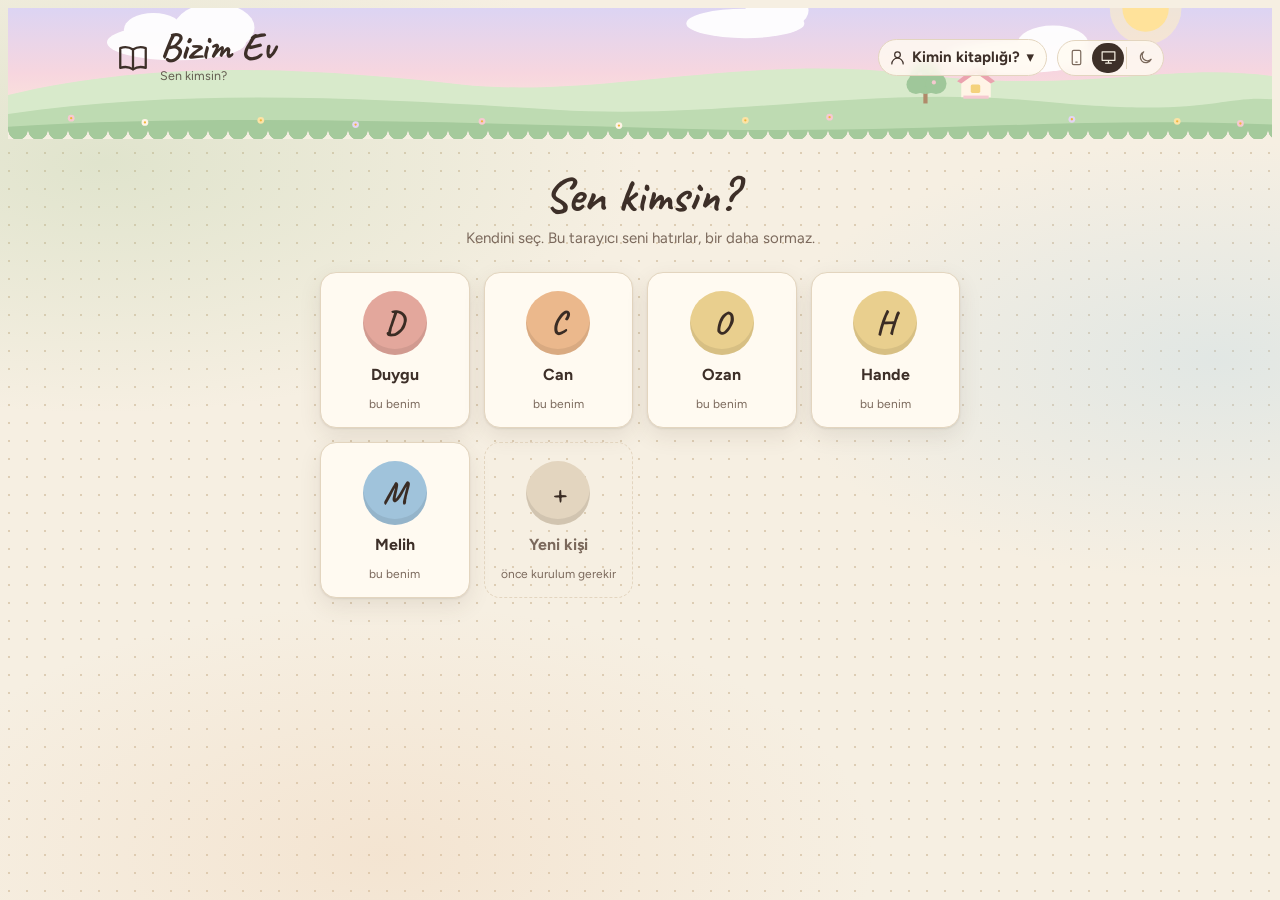
==== commit d5703236: "Beta: film ve oyun alanları, Keşfet, anlık arama, öneri ve zevk raporu, pencereden bakan hayvan Co-A" ====
--- a/beta/index.html
+++ b/beta/index.html
@@ -2,13 +2,14 @@
 <html lang="tr">
 <meta charset="utf-8">
 <meta name="viewport" content="width=device-width,initial-scale=1,viewport-fit=cover">
-<title>Okuma Defteri</title>
+<title>Bizim Ev</title>
 <meta name="claude:viewport-fit-sides" content="cover">
 <link rel="preconnect" href="https://fonts.googleapis.com">
 <link rel="preconnect" href="https://fonts.gstatic.com" crossorigin>
 <link rel="stylesheet" href="https://fonts.googleapis.com/css2?family=Caveat:wght@500;700&family=Figtree:wght@400;500;600;700&family=Young+Serif&display=swap">
 <link rel="stylesheet" href="css/app.css">
 <link rel="stylesheet" href="css/ev.css">
+<link rel="stylesheet" href="css/medya.css">
 <header class="top"><div class="scene" aria-hidden="true"><svg viewBox="0 0 1200 170" preserveAspectRatio="xMidYMax slice">
   <g class="sun"><circle cx="1080" cy="46" r="34" fill="#FFF3C4" opacity=".55"/><circle cx="1080" cy="46" r="22" fill="#FFE29A"/></g>
   <g class="stars" fill="#FFF6DA"><circle cx="80" cy="30" r="1.4"/><circle cx="210" cy="18" r="1"/><circle cx="330" cy="44" r="1.6"/><circle cx="470" cy="22" r="1.1"/><circle cx="610" cy="40" r="1.3"/><circle cx="760" cy="16" r="1"/><circle cx="880" cy="52" r="1.5"/><circle cx="1010" cy="26" r="1.2"/><circle cx="1130" cy="46" r="1"/><circle cx="540" cy="70" r="1"/><circle cx="1060" cy="80" r="1.3"/><circle cx="1040" cy="40" r="15" fill="#F6E3A8"/><circle cx="1047" cy="35" r="13" fill="var(--sky-1)"/></g>
@@ -24,7 +25,7 @@
 </svg></div><div class="wrap top-in">
   <div class="brand">
     <svg viewBox="0 0 24 24" fill="none" stroke="currentColor" stroke-width="1.6" stroke-linecap="round" stroke-linejoin="round" aria-hidden="true"><path d="M3 5c3-1 6-1 9 1 3-2 6-2 9-1v14c-3-1-6-1-9 1-3-2-6-2-9-1z"/><path d="M12 6v14"/></svg>
-    <div><h1>Okuma Defteri</h1><p class="sub" id="sync">Yükleniyor…</p></div>
+    <div><h1 id="brandname">Bizim Ev</h1><p class="sub" id="sync">Yükleniyor…</p></div>
   </div>
   <div class="top-actions">
     <button class="homebtn" id="homebtn" data-act="go-home" aria-label="Eve dön"><svg viewBox="0 0 24 24" fill="none" stroke="currentColor" stroke-width="2" stroke-linecap="round" stroke-linejoin="round" aria-hidden="true"><path d="M3 11l9-8 9 8M5 10v10h14V10M10 20v-6h4v6"/></svg><span>Ev</span></button>
@@ -38,6 +39,10 @@
 <main class="wrap" id="view"></main>
 <div class="overlay" id="overlay" hidden><div class="sheet" id="sheet" role="dialog" aria-modal="true"></div></div>
 <div id="toast" hidden></div>
+<script src="js/config.js"></script>
+<script src="js/alan.js"></script>
 <script src="js/app.js"></script>
 <script src="js/ev.js"></script>
+<script src="js/medya.js"></script>
+<script src="js/oneri.js"></script>
 <script src="js/main.js"></script>
--- a/beta/css/medya.css
+++ b/beta/css/medya.css
@@ -0,0 +1,56 @@
+/* window visitor */
+.peek{cursor:pointer;outline:none}
+.peek-eyes{animation:blink 5s infinite;transform-box:fill-box;transform-origin:center}
+@keyframes blink{0%,92%,100%{transform:scaleY(1)}96%{transform:scaleY(.1)}}
+.pupil{animation:look 7s ease-in-out infinite}
+@keyframes look{0%,40%{transform:translateX(0)}50%,70%{transform:translateX(-5px)}80%{transform:translateX(3px)}}
+.peek:hover .peek-eyes,.peek:focus-visible .peek-eyes{filter:drop-shadow(0 0 6px #FFE9A8)}
+.peeksay{position:absolute;left:50%;top:35.5%;transform:translateX(-50%);width:max-content;max-width:min(300px,70%);background:var(--sheet);color:var(--ink);border-radius:14px;padding:7px 12px;font-size:.82rem;font-weight:600;line-height:1.3;box-shadow:var(--shadow);text-align:center;pointer-events:none;z-index:3}
+.peeksay::before{content:"";position:absolute;left:50%;top:-12px;margin-left:-7px;border:7px solid transparent;border-bottom-color:var(--sheet)}
+/* cards on the home page */
+.hcard{padding:0;display:flex;align-items:stretch;overflow:hidden}
+.hgo{all:unset;box-sizing:border-box;flex:1;min-width:0;padding:12px 14px;display:grid;gap:2px;cursor:pointer;color:var(--on-pastel)}
+.hgo b{font-family:var(--f-hand);font-size:1.6rem;line-height:1}.hgo span{font-size:.8rem;opacity:.8}
+.hgo:focus-visible{outline:2px solid var(--accent);outline-offset:-3px}
+.hrec{border:0;border-left:1px dashed rgba(58,44,36,.25);background:rgba(255,255,255,.35);color:var(--on-pastel);font-size:.74rem;font-weight:700;padding:0 10px}
+.hrec:hover{background:rgba(255,255,255,.6)}
+.petbtns{display:flex;gap:8px;flex-wrap:wrap;flex:none}
+.score10{font-weight:700;font-variant-numeric:tabular-nums;color:var(--ink);font-size:.9rem}.score10 small{font-weight:600;font-size:.66rem;color:var(--ink-2)}
+/* recommendation button */
+.fab{position:fixed;right:max(18px,env(safe-area-inset-right,0px));bottom:calc(18px + env(safe-area-inset-bottom,0px));z-index:30;display:flex;align-items:center;gap:6px;border:0;background:var(--rose-pill);color:var(--on-pastel);border-radius:999px;padding:6px 14px 6px 8px;font-weight:700;box-shadow:var(--shadow)}
+.fab svg{width:40px;height:32px}.fab:hover{filter:brightness(1.04)}
+html[data-view="mobile"] .fab{bottom:calc(78px + env(safe-area-inset-bottom,0px));right:12px;padding:4px 12px 4px 6px}
+.recmini{width:70px;display:block}
+.recstage{display:grid;justify-items:center;gap:4px}
+.recbub{background:var(--accent-soft);color:var(--ink);border-radius:16px;padding:12px 14px;font-weight:600;line-height:1.35;position:relative;max-width:440px}
+.recbub::after{content:"";position:absolute;left:50%;top:100%;margin-left:-8px;border:8px solid transparent;border-top-color:var(--accent-soft)}
+.recpet{width:150px;margin-top:8px;display:block;animation:recin .5s cubic-bezier(.2,1.4,.4,1) both}
+@keyframes recin{from{transform:translateX(50px);opacity:0}to{transform:none;opacity:1}}
+.reccard{display:grid;grid-template-columns:90px minmax(0,1fr);gap:12px;align-items:start}
+.reccard p{margin:2px 0 0}
+.taste{border-top:1px dashed var(--line);padding-top:10px}
+.taste h3{font-family:var(--f-hand);font-weight:700;font-size:1.5rem;line-height:1}
+.taste p{margin:6px 0 0;font-size:.92rem;line-height:1.4}.tnum{color:var(--ink-2);font-size:.82rem!important}
+/* Discover */
+.ktools{display:flex;gap:8px;margin-bottom:10px;flex-wrap:wrap}.ktools input{flex:1;min-width:180px}.ktools select{width:auto}
+.kchips{margin-bottom:16px}.ksep{width:1px;background:var(--line);margin:2px 4px}
+.kgrid{display:grid;grid-template-columns:repeat(auto-fill,minmax(min(100%,300px),1fr));gap:12px}
+.kcard{display:grid;grid-template-columns:64px minmax(0,1fr);gap:12px;text-align:left;background:var(--sheet);border:1px solid var(--line);border-radius:12px;padding:10px;box-shadow:var(--shadow);min-width:0}
+.kcard:hover{border-color:var(--ink-2)}
+.kbody{display:grid;gap:2px;align-content:start;min-width:0}.kbody b{font-size:.95rem;line-height:1.2;overflow-wrap:anywhere}.kbody .muted{font-size:.76rem}
+.imdb{font-size:.72rem;font-weight:700;color:var(--ink-2)}
+.kscores{display:flex;flex-wrap:wrap;gap:4px 8px;margin-top:3px;font-size:.76rem}
+.pscore{display:inline-flex;align-items:center;gap:4px}.pscore i,.kwho i{width:18px;height:18px;border-radius:50%;display:inline-flex;align-items:center;justify-content:center;font-style:normal;font-size:.62rem;font-weight:700;color:var(--on-pastel)}
+.pscores{display:flex;flex-wrap:wrap;gap:6px 14px;font-size:.84rem}
+.kwhos{display:grid;gap:6px}.kwho{display:flex;align-items:center;gap:8px}.kwho b{margin-left:auto;font-variant-numeric:tabular-nums}
+#ed-results:empty{display:none}
+/* media shelves: DVD cases and cartridges */
+.shelf.a-film .spine{border-radius:2px;background:linear-gradient(90deg,rgba(255,255,255,.35) 0 3px,transparent 3px 26px,rgba(40,40,60,.18) 26px),var(--c)}
+.shelf.a-film .spine::after{left:7px;right:7px;top:8px;height:15px;border-radius:50%;background:radial-gradient(circle,rgba(255,255,255,.75) 0 2px,rgba(255,255,255,.35) 3px 7px,rgba(60,40,60,.18) 8px)}
+.shelf.a-film .spine.unread::after{background:radial-gradient(circle,var(--line) 0 2px,transparent 3px 6px,var(--line) 7px)}
+.shelf.a-film .spine .st{font-family:var(--f-body);font-weight:700;font-size:11px;padding-top:18px}
+.shelf.a-game .spine{border-radius:6px 6px 2px 2px;background:linear-gradient(to bottom,rgba(60,40,60,.22) 0 12px,transparent 12px),var(--c);box-shadow:inset 0 -5px 0 rgba(60,40,60,.18)}
+.shelf.a-game .spine::after{left:9px;right:9px;top:3px;height:6px;background:repeating-linear-gradient(90deg,rgba(255,255,255,.65) 0 3px,transparent 3px 5px)}
+.shelf.a-game .spine .st{font-family:var(--f-body);font-weight:700;font-size:11px}
+.buhar{display:flex;align-items:center;gap:14px;flex-wrap:wrap;background:linear-gradient(90deg,#BFD3EE,#D5CCEB);color:#2C3350;border-radius:12px;padding:10px 14px;margin-bottom:14px;font-size:.84rem;font-weight:600}
+.buhar b{font-size:1.05rem;letter-spacing:.14em}
